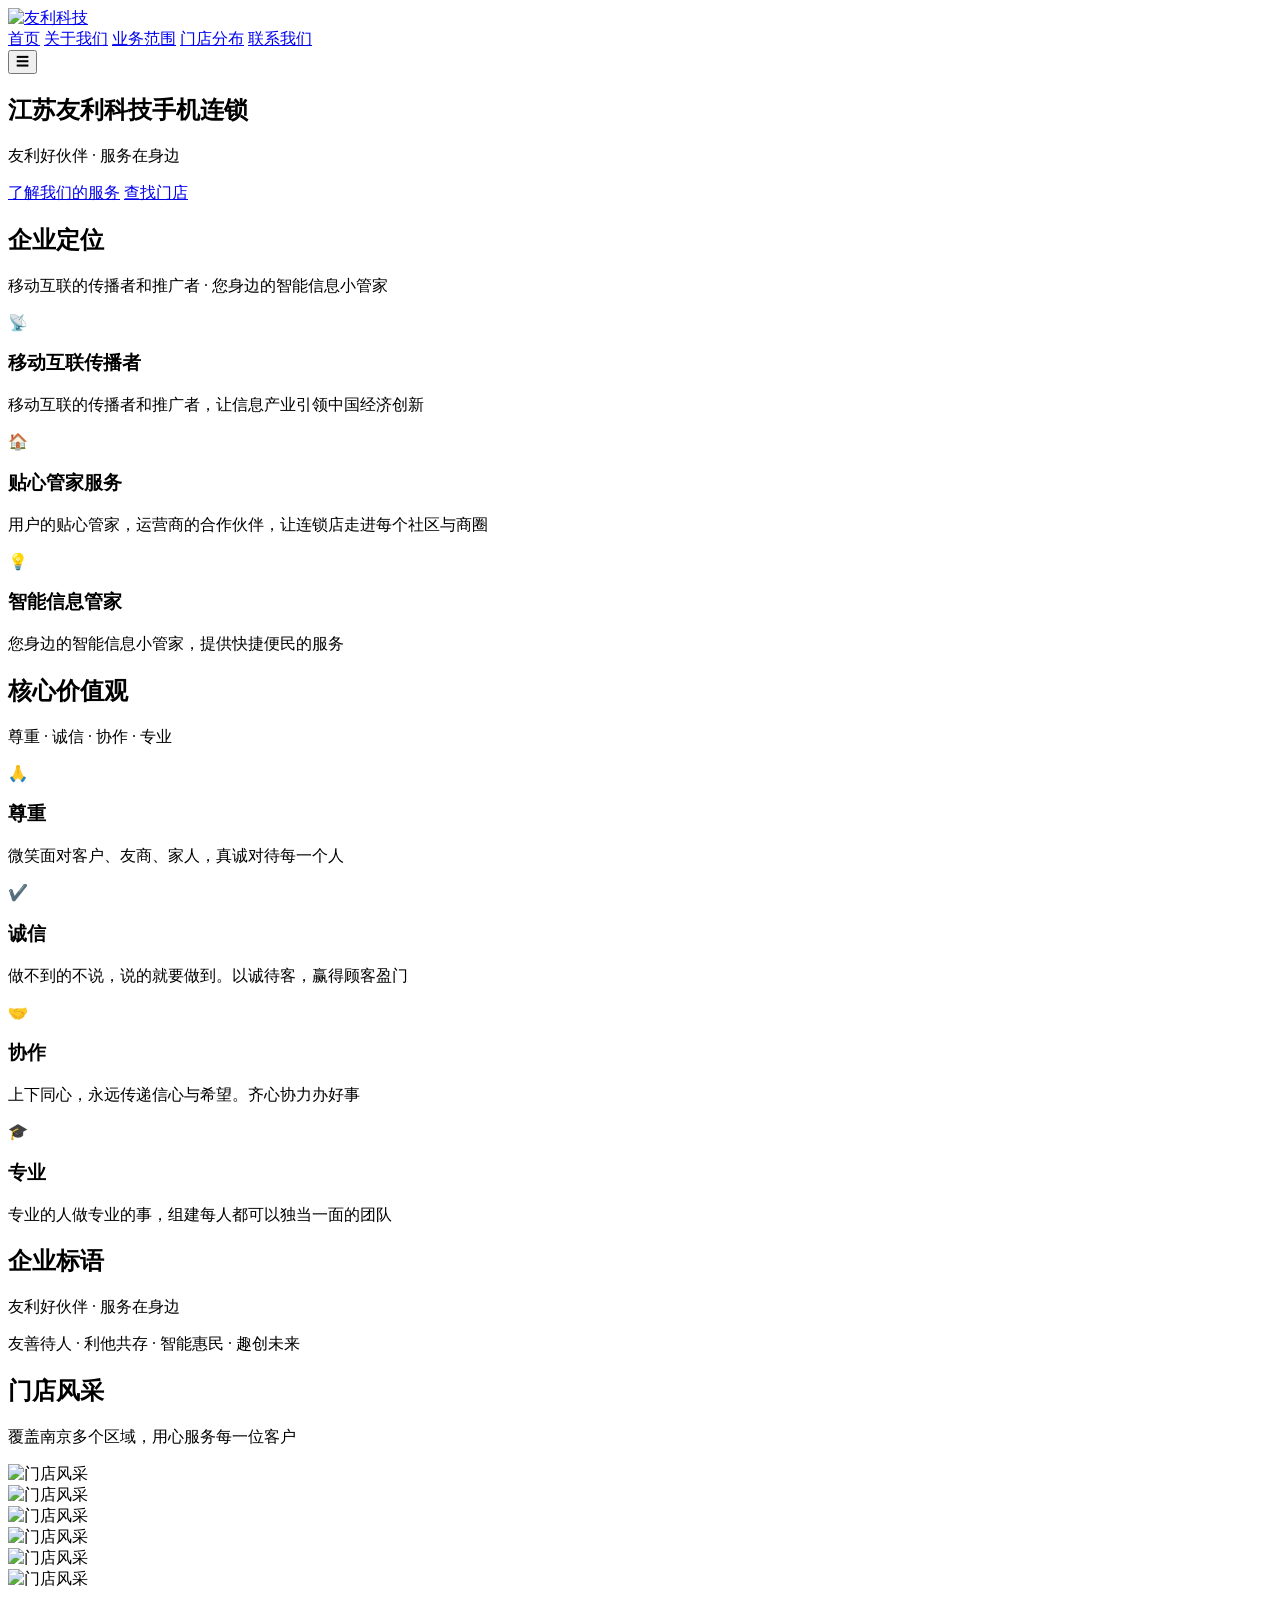
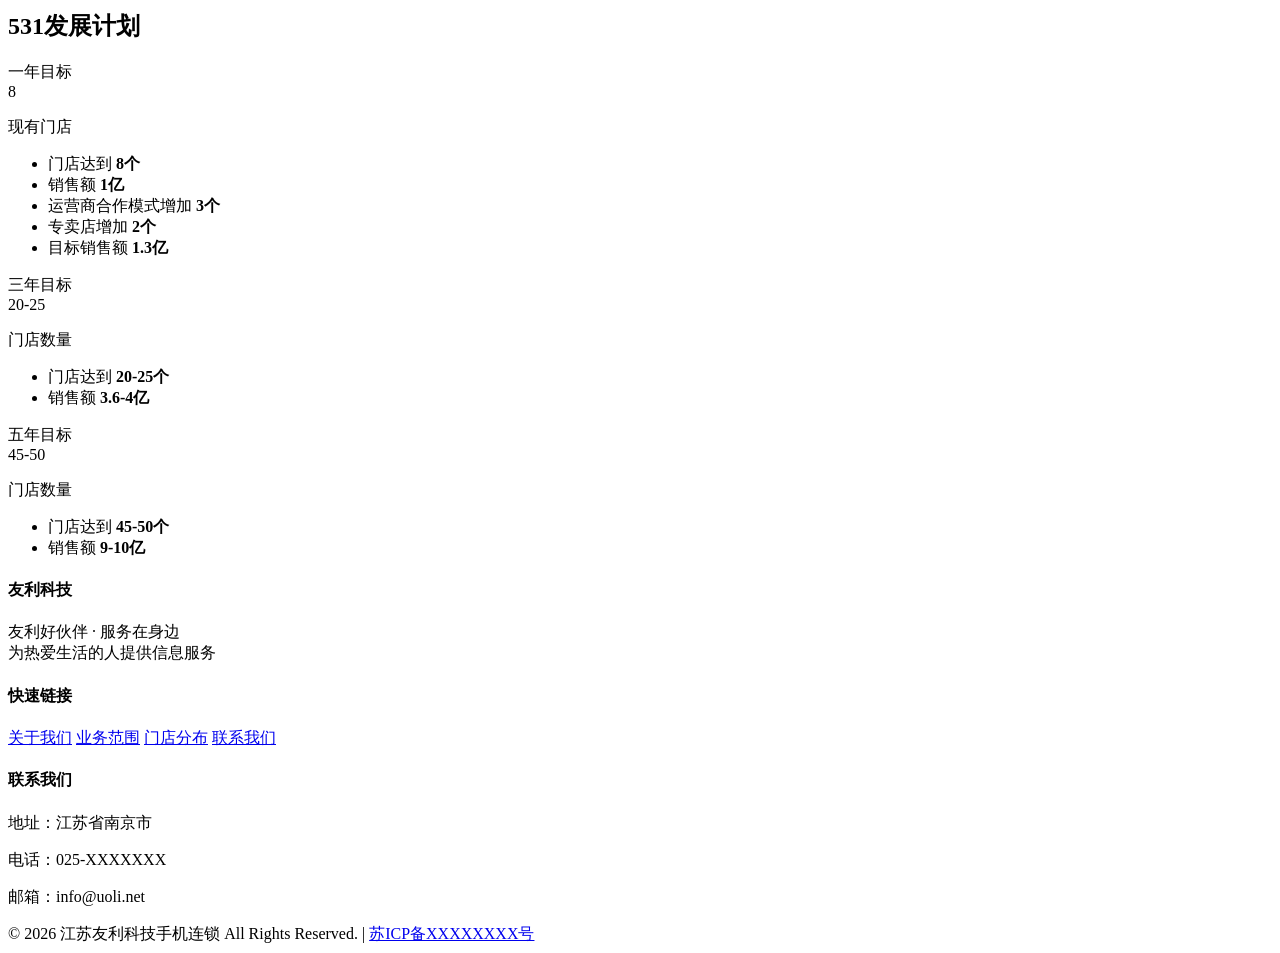
==== index.html @ 5379c5c5 "Add files via upload" ====
<!DOCTYPE html>
<html lang="zh-CN">
<head>
  <meta charset="UTF-8">
  <meta name="viewport" content="width=device-width, initial-scale=1.0">
  <title>江苏友利科技手机连锁 - 首页</title>
  <link rel="stylesheet" href="assets/css/style.css">
</head>
<body>
  <!-- Header -->
  <header class="header">
    <div class="container header-inner">
      <a href="index.html" class="logo">
        <img src="assets/images/logo.jpg" alt="友利科技" class="logo-img">
      </a>
      <nav class="nav" id="nav">
        <a href="index.html" class="nav-link active">首页</a>
        <a href="about.html" class="nav-link">关于我们</a>
        <a href="services.html" class="nav-link">业务范围</a>
        <a href="stores.html" class="nav-link">门店分布</a>
        <a href="contact.html" class="nav-link">联系我们</a>
      </nav>
      <button class="menu-toggle" id="menuToggle" aria-label="菜单">&#9776;</button>
    </div>
  </header>

  <!-- Hero -->
  <section class="hero">
    <div class="container hero-content">
      <h1 class="hero-title">江苏友利科技手机连锁</h1>
      <p class="hero-subtitle">友利好伙伴 · 服务在身边</p>
      <div class="hero-actions">
        <a href="services.html" class="btn btn-primary">了解我们的服务</a>
        <a href="stores.html" class="btn btn-outline">查找门店</a>
      </div>
    </div>
  </section>

  <!-- 企业定位 -->
  <section class="section">
    <div class="container">
      <h2 class="section-title">企业定位</h2>
      <p class="section-desc">移动互联的传播者和推广者 · 您身边的智能信息小管家</p>
      <div class="grid-3">
        <div class="card">
          <div class="card-icon">&#x1F4E1;</div>
          <h3 class="card-title">移动互联传播者</h3>
          <p class="card-text">移动互联的传播者和推广者，让信息产业引领中国经济创新</p>
        </div>
        <div class="card">
          <div class="card-icon">&#x1F3E0;</div>
          <h3 class="card-title">贴心管家服务</h3>
          <p class="card-text">用户的贴心管家，运营商的合作伙伴，让连锁店走进每个社区与商圈</p>
        </div>
        <div class="card">
          <div class="card-icon">&#x1F4A1;</div>
          <h3 class="card-title">智能信息管家</h3>
          <p class="card-text">您身边的智能信息小管家，提供快捷便民的服务</p>
        </div>
      </div>
    </div>
  </section>

  <!-- 核心价值观 -->
  <section class="section bg-light">
    <div class="container">
      <h2 class="section-title">核心价值观</h2>
      <p class="section-desc">尊重 · 诚信 · 协作 · 专业</p>
      <div class="grid-4">
        <div class="card card-sm">
          <div class="card-icon">&#x1F64F;</div>
          <h3 class="card-title">尊重</h3>
          <p class="card-text">微笑面对客户、友商、家人，真诚对待每一个人</p>
        </div>
        <div class="card card-sm">
          <div class="card-icon">&#x2714;&#xFE0F;</div>
          <h3 class="card-title">诚信</h3>
          <p class="card-text">做不到的不说，说的就要做到。以诚待客，赢得顾客盈门</p>
        </div>
        <div class="card card-sm">
          <div class="card-icon">&#x1F91D;</div>
          <h3 class="card-title">协作</h3>
          <p class="card-text">上下同心，永远传递信心与希望。齐心协力办好事</p>
        </div>
        <div class="card card-sm">
          <div class="card-icon">&#x1F393;</div>
          <h3 class="card-title">专业</h3>
          <p class="card-text">专业的人做专业的事，组建每人都可以独当一面的团队</p>
        </div>
      </div>
    </div>
  </section>

  <!-- 企业标语与黑白理念 -->
  <section class="section">
    <div class="container">
      <h2 class="section-title">企业标语</h2>
      <div class="slogan-box">
        <p class="slogan-main">友利好伙伴 · 服务在身边</p>
        <p class="slogan-sub">友善待人 · 利他共存 · 智能惠民 · 趣创未来</p>
      </div>
    </div>
  </section>

  <!-- 门店风采 -->
  <section class="section bg-light">
    <div class="container">
      <h2 class="section-title">门店风采</h2>
      <p class="section-desc">覆盖南京多个区域，用心服务每一位客户</p>
      <div class="gallery-grid">
        <div class="gallery-item gallery-wide">
          <img src="assets/images/photo-1.jpg" alt="门店风采">
        </div>
        <div class="gallery-item">
          <img src="assets/images/photo-2.jpg" alt="门店风采">
        </div>
        <div class="gallery-item">
          <img src="assets/images/photo-3.jpg" alt="门店风采">
        </div>
        <div class="gallery-item">
          <img src="assets/images/photo-5.jpg" alt="门店风采">
        </div>
        <div class="gallery-item gallery-wide">
          <img src="assets/images/photo-6.jpg" alt="门店风采">
        </div>
        <div class="gallery-item">
          <img src="assets/images/photo-7.jpg" alt="门店风采">
        </div>
      </div>
    </div>
  </section>

  <!-- 531计划 -->
  <section class="section bg-light">
    <div class="container">
      <h2 class="section-title">531发展计划</h2>
      <div class="plan-grid">
        <div class="plan-card plan-1">
          <div class="plan-year">一年目标</div>
          <div class="plan-num">8</div>
          <p>现有门店</p>
          <ul>
            <li>门店达到 <strong>8个</strong></li>
            <li>销售额 <strong>1亿</strong></li>
            <li>运营商合作模式增加 <strong>3个</strong></li>
            <li>专卖店增加 <strong>2个</strong></li>
            <li>目标销售额 <strong>1.3亿</strong></li>
          </ul>
        </div>
        <div class="plan-card plan-3">
          <div class="plan-year">三年目标</div>
          <div class="plan-num">20-25</div>
          <p>门店数量</p>
          <ul>
            <li>门店达到 <strong>20-25个</strong></li>
            <li>销售额 <strong>3.6-4亿</strong></li>
          </ul>
        </div>
        <div class="plan-card plan-5">
          <div class="plan-year">五年目标</div>
          <div class="plan-num">45-50</div>
          <p>门店数量</p>
          <ul>
            <li>门店达到 <strong>45-50个</strong></li>
            <li>销售额 <strong>9-10亿</strong></li>
          </ul>
        </div>
      </div>
    </div>
  </section>

  <!-- Footer -->
  <footer class="footer">
    <div class="container footer-inner">
      <div class="footer-col">
        <h4>友利科技</h4>
        <p>友利好伙伴 · 服务在身边<br>为热爱生活的人提供信息服务</p>
      </div>
      <div class="footer-col">
        <h4>快速链接</h4>
        <a href="about.html">关于我们</a>
        <a href="services.html">业务范围</a>
        <a href="stores.html">门店分布</a>
        <a href="contact.html">联系我们</a>
      </div>
      <div class="footer-col">
        <h4>联系我们</h4>
        <p>地址：江苏省南京市</p>
        <p>电话：025-XXXXXXX</p>
        <p>邮箱：info@uoli.net</p>
      </div>
    </div>
    <div class="footer-bottom">
      <div class="container">
        &copy; 2026 江苏友利科技手机连锁 All Rights Reserved. | <a href="https://beian.miit.gov.cn/" target="_blank">苏ICP备XXXXXXXX号</a>
      </div>
    </div>
  </footer>

  <script src="assets/js/main.js"></script>
</body>
</html>
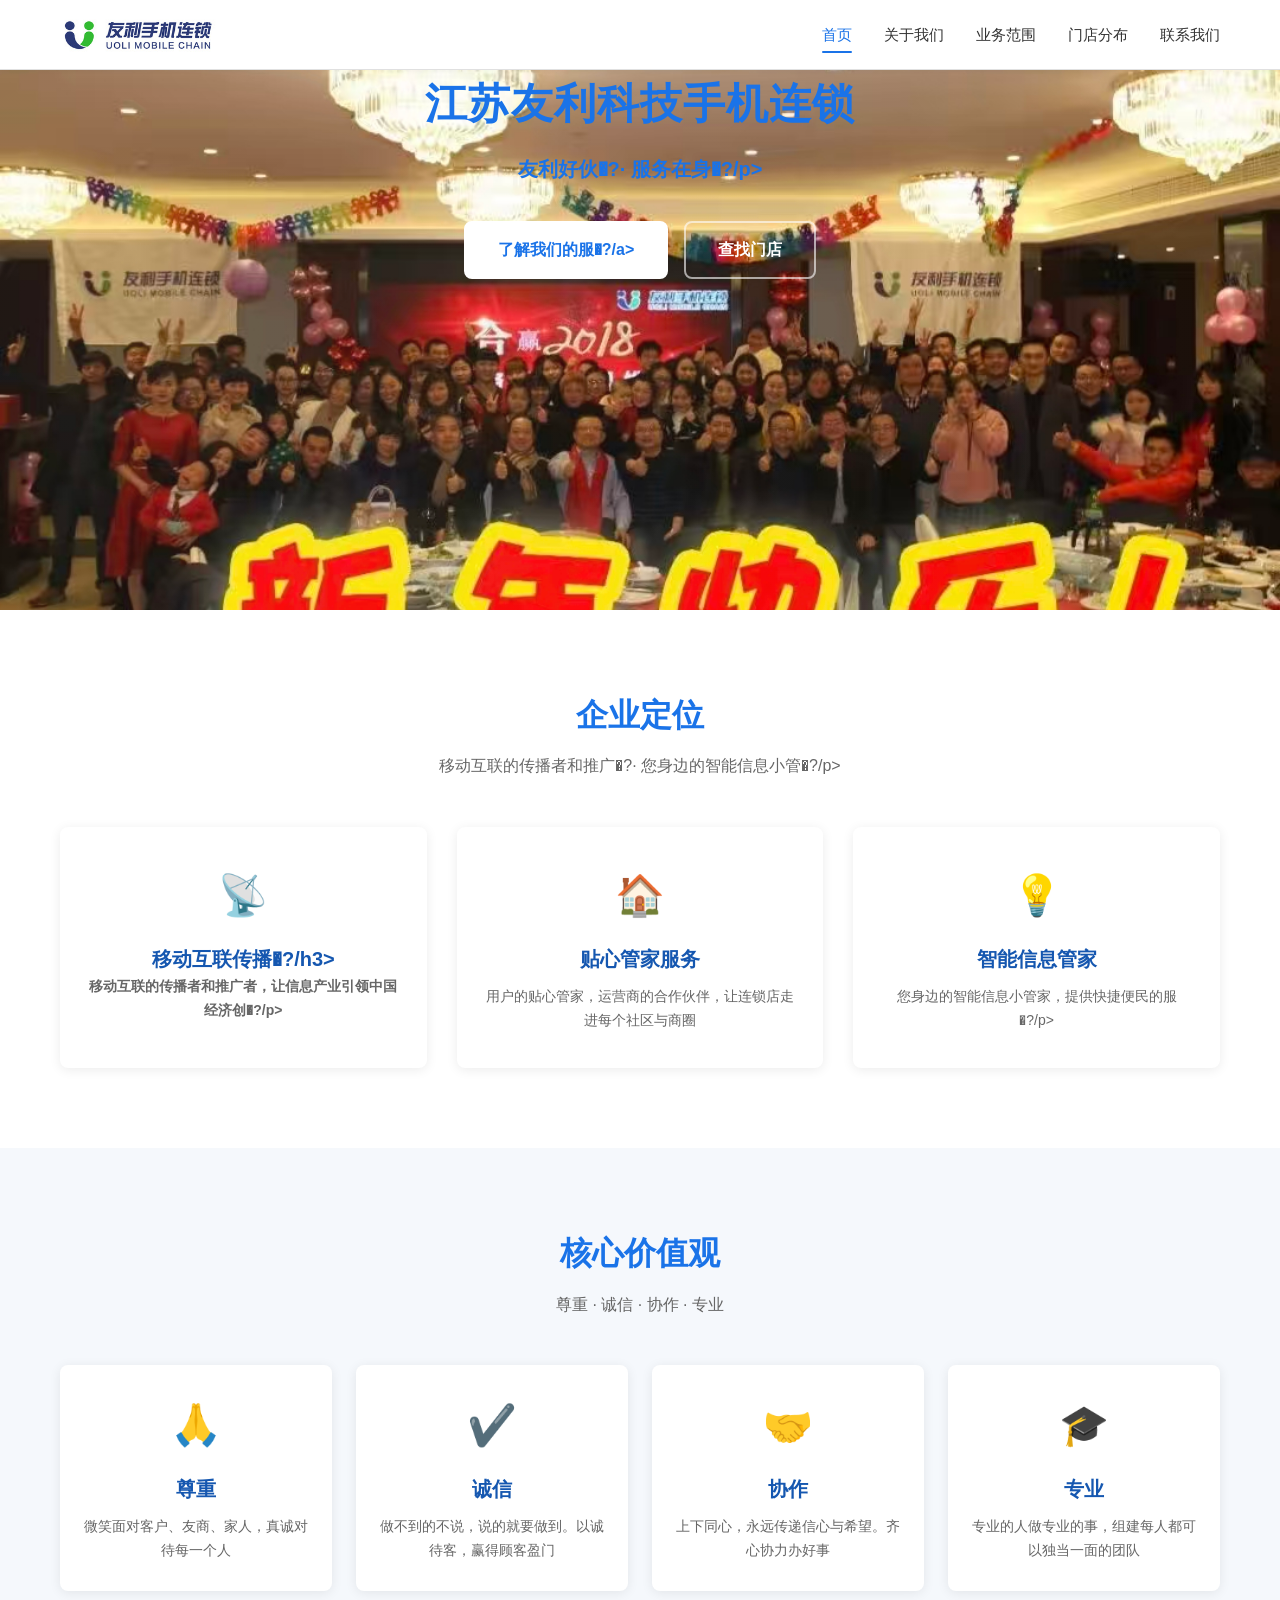
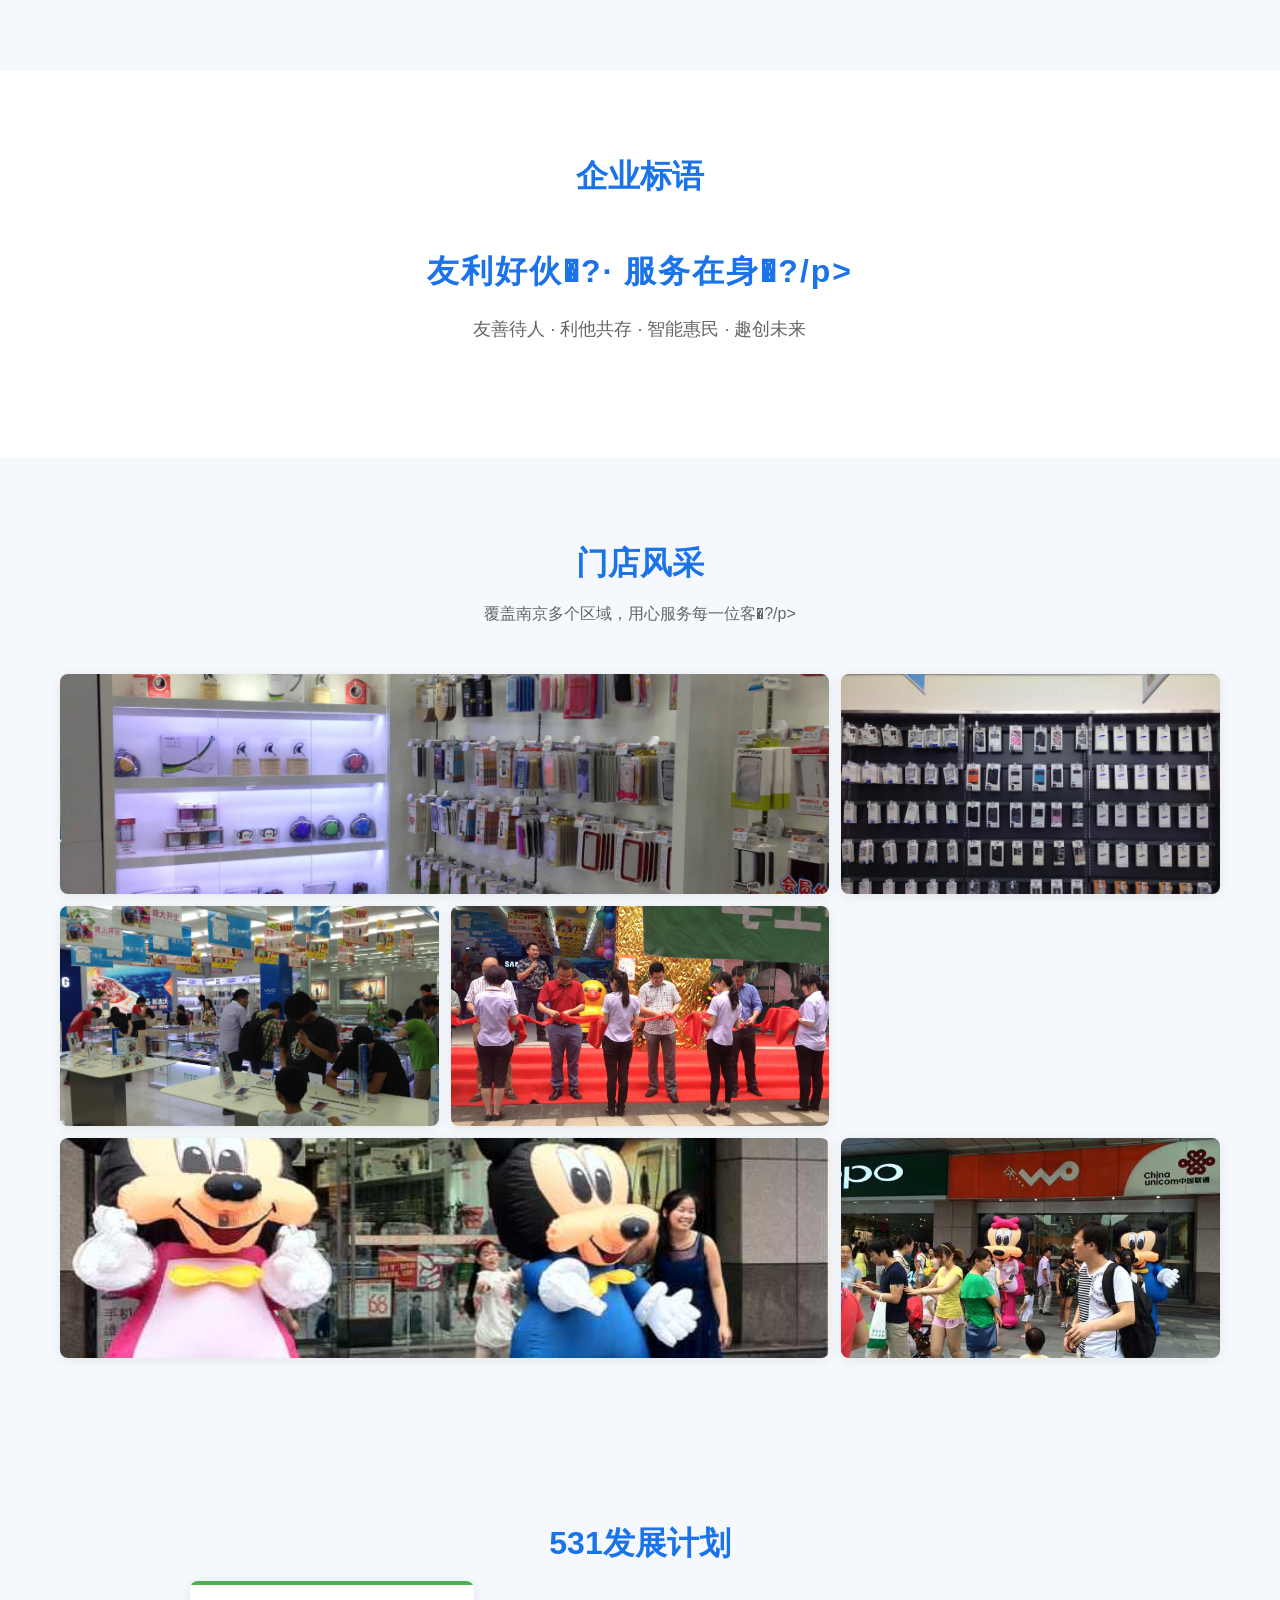
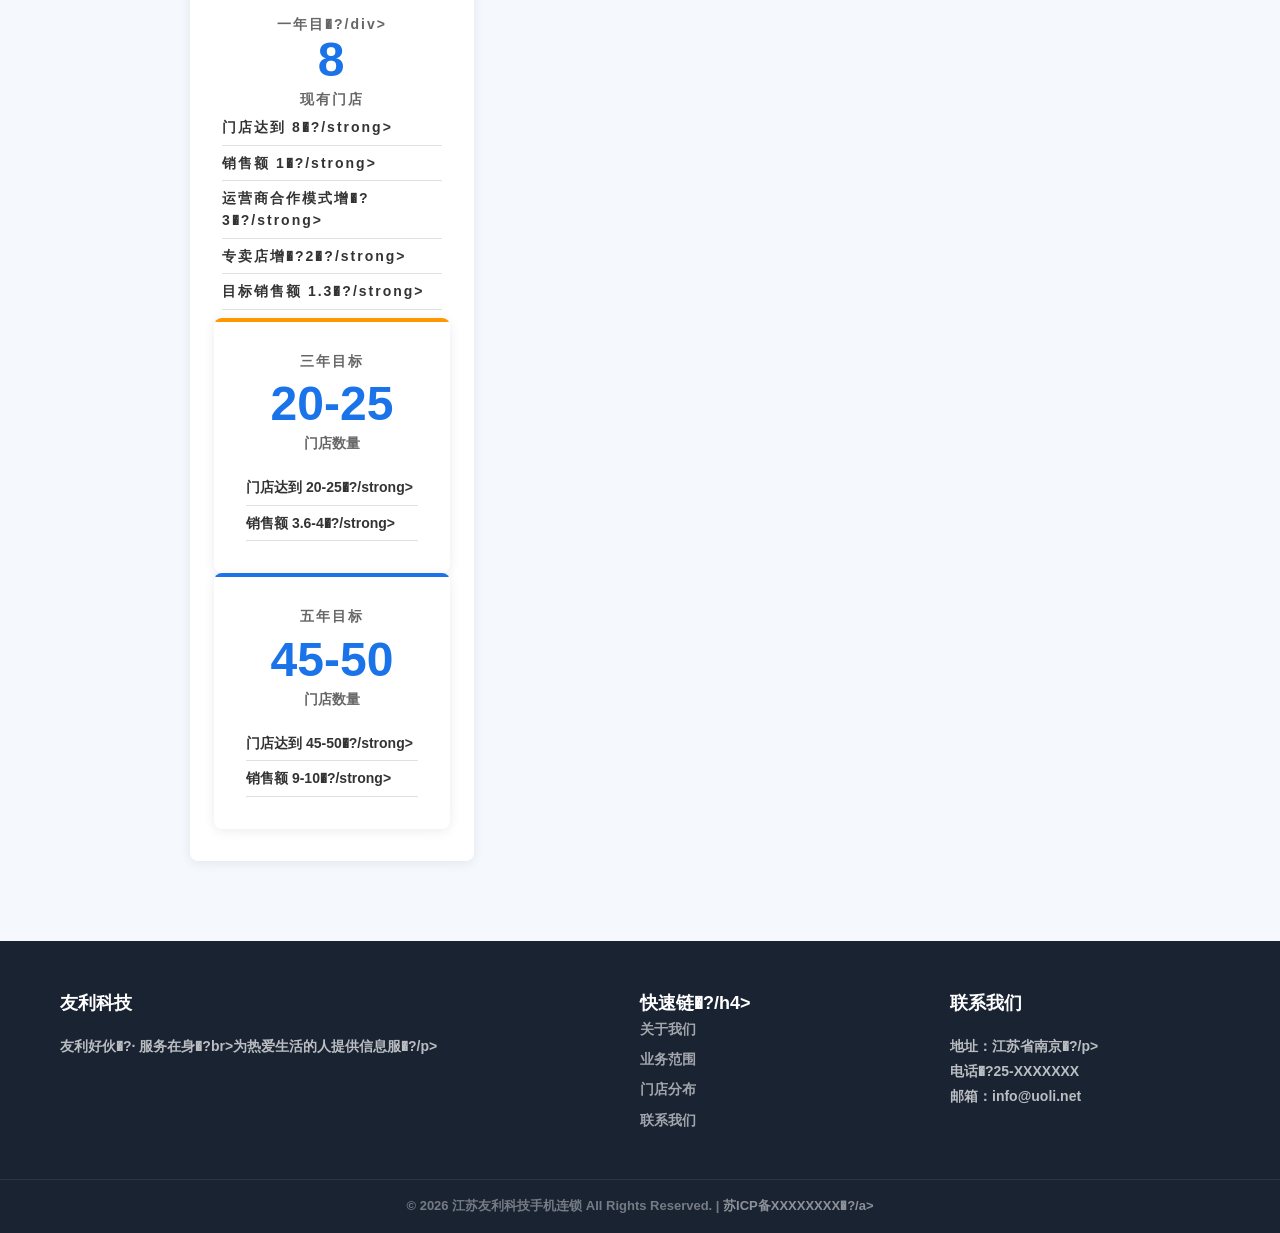
==== commit bdc249a6: "Add files via upload" ====
--- a/index.html
+++ b/index.html
@@ -28,9 +28,9 @@
   <section class="hero">
     <div class="container hero-content">
       <h1 class="hero-title">江苏友利科技手机连锁</h1>
-      <p class="hero-subtitle">友利好伙伴 · 服务在身边</p>
+      <p class="hero-subtitle">友利好伙�?· 服务在身�?/p>
       <div class="hero-actions">
-        <a href="services.html" class="btn btn-primary">了解我们的服务</a>
+        <a href="services.html" class="btn btn-primary">了解我们的服�?/a>
         <a href="stores.html" class="btn btn-outline">查找门店</a>
       </div>
     </div>
@@ -40,12 +40,12 @@
   <section class="section">
     <div class="container">
       <h2 class="section-title">企业定位</h2>
-      <p class="section-desc">移动互联的传播者和推广者 · 您身边的智能信息小管家</p>
+      <p class="section-desc">移动互联的传播者和推广�?· 您身边的智能信息小管�?/p>
       <div class="grid-3">
         <div class="card">
           <div class="card-icon">&#x1F4E1;</div>
-          <h3 class="card-title">移动互联传播者</h3>
-          <p class="card-text">移动互联的传播者和推广者，让信息产业引领中国经济创新</p>
+          <h3 class="card-title">移动互联传播�?/h3>
+          <p class="card-text">移动互联的传播者和推广者，让信息产业引领中国经济创�?/p>
         </div>
         <div class="card">
           <div class="card-icon">&#x1F3E0;</div>
@@ -55,7 +55,7 @@
         <div class="card">
           <div class="card-icon">&#x1F4A1;</div>
           <h3 class="card-title">智能信息管家</h3>
-          <p class="card-text">您身边的智能信息小管家，提供快捷便民的服务</p>
+          <p class="card-text">您身边的智能信息小管家，提供快捷便民的服�?/p>
         </div>
       </div>
     </div>
@@ -91,12 +91,12 @@
     </div>
   </section>
 
-  <!-- 企业标语与黑白理念 -->
+  <!-- 企业标语与黑白理�?-->
   <section class="section">
     <div class="container">
       <h2 class="section-title">企业标语</h2>
       <div class="slogan-box">
-        <p class="slogan-main">友利好伙伴 · 服务在身边</p>
+        <p class="slogan-main">友利好伙�?· 服务在身�?/p>
         <p class="slogan-sub">友善待人 · 利他共存 · 智能惠民 · 趣创未来</p>
       </div>
     </div>
@@ -106,25 +106,25 @@
   <section class="section bg-light">
     <div class="container">
       <h2 class="section-title">门店风采</h2>
-      <p class="section-desc">覆盖南京多个区域，用心服务每一位客户</p>
+      <p class="section-desc">覆盖南京多个区域，用心服务每一位客�?/p>
       <div class="gallery-grid">
         <div class="gallery-item gallery-wide">
-          <img src="assets/images/photo-1.jpg" alt="门店风采">
-        </div>
-        <div class="gallery-item">
-          <img src="assets/images/photo-2.jpg" alt="门店风采">
-        </div>
-        <div class="gallery-item">
-          <img src="assets/images/photo-3.jpg" alt="门店风采">
-        </div>
-        <div class="gallery-item">
-          <img src="assets/images/photo-5.jpg" alt="门店风采">
+          <img src="assets/images/photo-1.JPG" alt="门店风采">
+        </div>
+        <div class="gallery-item">
+          <img src="assets/images/photo-2.JPG" alt="门店风采">
+        </div>
+        <div class="gallery-item">
+          <img src="assets/images/photo-3.JPG" alt="门店风采">
+        </div>
+        <div class="gallery-item">
+          <img src="assets/images/photo-5.JPG" alt="门店风采">
         </div>
         <div class="gallery-item gallery-wide">
-          <img src="assets/images/photo-6.jpg" alt="门店风采">
-        </div>
-        <div class="gallery-item">
-          <img src="assets/images/photo-7.jpg" alt="门店风采">
+          <img src="assets/images/photo-6.JPG" alt="门店风采">
+        </div>
+        <div class="gallery-item">
+          <img src="assets/images/photo-7.JPG" alt="门店风采">
         </div>
       </div>
     </div>
@@ -136,15 +136,15 @@
       <h2 class="section-title">531发展计划</h2>
       <div class="plan-grid">
         <div class="plan-card plan-1">
-          <div class="plan-year">一年目标</div>
+          <div class="plan-year">一年目�?/div>
           <div class="plan-num">8</div>
           <p>现有门店</p>
           <ul>
-            <li>门店达到 <strong>8个</strong></li>
-            <li>销售额 <strong>1亿</strong></li>
-            <li>运营商合作模式增加 <strong>3个</strong></li>
-            <li>专卖店增加 <strong>2个</strong></li>
-            <li>目标销售额 <strong>1.3亿</strong></li>
+            <li>门店达到 <strong>8�?/strong></li>
+            <li>销售额 <strong>1�?/strong></li>
+            <li>运营商合作模式增�?<strong>3�?/strong></li>
+            <li>专卖店增�?<strong>2�?/strong></li>
+            <li>目标销售额 <strong>1.3�?/strong></li>
           </ul>
         </div>
         <div class="plan-card plan-3">
@@ -152,8 +152,8 @@
           <div class="plan-num">20-25</div>
           <p>门店数量</p>
           <ul>
-            <li>门店达到 <strong>20-25个</strong></li>
-            <li>销售额 <strong>3.6-4亿</strong></li>
+            <li>门店达到 <strong>20-25�?/strong></li>
+            <li>销售额 <strong>3.6-4�?/strong></li>
           </ul>
         </div>
         <div class="plan-card plan-5">
@@ -161,8 +161,8 @@
           <div class="plan-num">45-50</div>
           <p>门店数量</p>
           <ul>
-            <li>门店达到 <strong>45-50个</strong></li>
-            <li>销售额 <strong>9-10亿</strong></li>
+            <li>门店达到 <strong>45-50�?/strong></li>
+            <li>销售额 <strong>9-10�?/strong></li>
           </ul>
         </div>
       </div>
@@ -174,10 +174,10 @@
     <div class="container footer-inner">
       <div class="footer-col">
         <h4>友利科技</h4>
-        <p>友利好伙伴 · 服务在身边<br>为热爱生活的人提供信息服务</p>
+        <p>友利好伙�?· 服务在身�?br>为热爱生活的人提供信息服�?/p>
       </div>
       <div class="footer-col">
-        <h4>快速链接</h4>
+        <h4>快速链�?/h4>
         <a href="about.html">关于我们</a>
         <a href="services.html">业务范围</a>
         <a href="stores.html">门店分布</a>
@@ -185,14 +185,14 @@
       </div>
       <div class="footer-col">
         <h4>联系我们</h4>
-        <p>地址：江苏省南京市</p>
-        <p>电话：025-XXXXXXX</p>
+        <p>地址：江苏省南京�?/p>
+        <p>电话�?25-XXXXXXX</p>
         <p>邮箱：info@uoli.net</p>
       </div>
     </div>
     <div class="footer-bottom">
       <div class="container">
-        &copy; 2026 江苏友利科技手机连锁 All Rights Reserved. | <a href="https://beian.miit.gov.cn/" target="_blank">苏ICP备XXXXXXXX号</a>
+        &copy; 2026 江苏友利科技手机连锁 All Rights Reserved. | <a href="https://beian.miit.gov.cn/" target="_blank">苏ICP备XXXXXXXX�?/a>
       </div>
     </div>
   </footer>
--- a/assets/css/style.css
+++ b/assets/css/style.css
@@ -0,0 +1,1004 @@
+/* ============================================
+   友利智趣手机连锁 - 企业官网 CSS
+   科技蓝主�?   ============================================ */
+
+/* --- Reset & Base --- */
+*, *::before, *::after {
+  margin: 0;
+  padding: 0;
+  box-sizing: border-box;
+}
+
+:root {
+  --primary: #1a73e8;
+  --primary-dark: #1557b0;
+  --primary-light: #e8f0fe;
+  --accent: #00bcd4;
+  --text: #333;
+  --text-light: #666;
+  --bg: #fff;
+  --bg-light: #f5f8fc;
+  --border: #e0e0e0;
+  --shadow: 0 2px 12px rgba(0,0,0,0.08);
+  --radius: 8px;
+  --max-width: 1200px;
+  --header-h: 70px;
+  --font: 'PingFang SC', 'Microsoft YaHei', 'Helvetica Neue', Arial, sans-serif;
+}
+
+html {
+  scroll-behavior: smooth;
+}
+
+body {
+  font-family: var(--font);
+  color: var(--text);
+  line-height: 1.6;
+  background: var(--bg);
+  padding-top: var(--header-h);
+}
+
+a {
+  color: var(--primary);
+  text-decoration: none;
+  transition: color 0.2s;
+}
+a:hover {
+  color: var(--primary-dark);
+}
+
+img {
+  max-width: 100%;
+}
+
+.container {
+  max-width: var(--max-width);
+  margin: 0 auto;
+  padding: 0 20px;
+}
+
+/* --- Header --- */
+.header {
+  position: fixed;
+  top: 0;
+  left: 0;
+  right: 0;
+  height: var(--header-h);
+  background: var(--bg);
+  border-bottom: 1px solid var(--border);
+  z-index: 1000;
+  box-shadow: 0 1px 4px rgba(0,0,0,0.04);
+}
+
+.header-inner {
+  display: flex;
+  align-items: center;
+  justify-content: space-between;
+  height: 100%;
+}
+
+.logo {
+  display: flex;
+  align-items: center;
+  gap: 8px;
+  font-size: 22px;
+  font-weight: 700;
+  color: var(--primary) !important;
+}
+
+.logo-icon {
+  font-size: 28px;
+}
+
+.logo-img {
+  height: 40px;
+  width: auto;
+}
+
+.nav {
+  display: flex;
+  gap: 32px;
+}
+
+.nav-link {
+  font-size: 15px;
+  color: var(--text) !important;
+  font-weight: 500;
+  padding: 4px 0;
+  position: relative;
+  transition: color 0.2s;
+}
+
+.nav-link:hover,
+.nav-link.active {
+  color: var(--primary) !important;
+}
+
+.nav-link.active::after {
+  content: '';
+  position: absolute;
+  bottom: -2px;
+  left: 0;
+  right: 0;
+  height: 2px;
+  background: var(--primary);
+  border-radius: 1px;
+}
+
+.menu-toggle {
+  display: none;
+  background: none;
+  border: none;
+  font-size: 28px;
+  cursor: pointer;
+  color: var(--text);
+  padding: 4px;
+}
+
+/* --- Hero --- */
+.hero {
+  background: url('../images/photo-4.JPG') center 60%/cover no-repeat;
+  color: #fff;
+  text-align: center;
+  padding: 120px 20px;
+  position: relative;
+  overflow: hidden;
+  min-height: 60vh;
+  display: flex;
+  align-items: center;
+  justify-content: center;
+}
+
+.hero::before {
+  content: '';
+  position: absolute;
+  top: -50%;
+  left: -50%;
+  width: 200%;
+  height: 200%;
+  background: radial-gradient(circle at 30% 50%, rgba(255,255,255,0.06) 0%, transparent 60%);
+}
+
+.hero-content {
+  position: relative;
+  z-index: 1;
+  margin-top: -120px;
+  align-self: flex-start;
+}
+
+.hero-title {
+  font-size: 42px;
+  font-weight: 800;
+  margin-bottom: 16px;
+  letter-spacing: 1px;
+  color: #1a73e8;
+}
+
+.hero-subtitle {
+  font-size: 20px;
+  margin-bottom: 36px;
+  color: #1a73e8;
+  font-weight: 600;
+}
+
+.hero-actions {
+  display: flex;
+  gap: 16px;
+  justify-content: center;
+  flex-wrap: wrap;
+}
+
+/* --- Buttons --- */
+.btn {
+  display: inline-block;
+  padding: 14px 32px;
+  border-radius: var(--radius);
+  font-size: 16px;
+  font-weight: 600;
+  cursor: pointer;
+  transition: all 0.3s;
+  border: 2px solid transparent;
+  text-align: center;
+}
+
+.btn-primary {
+  background: var(--bg);
+  color: var(--primary) !important;
+  border-color: var(--bg);
+}
+
+.btn-primary:hover {
+  background: transparent;
+  color: #fff !important;
+  border-color: var(--bg);
+}
+
+.btn-outline {
+  background: transparent;
+  color: #fff !important;
+  border-color: rgba(255,255,255,0.6);
+}
+
+.btn-outline:hover {
+  background: rgba(255,255,255,0.15);
+  border-color: #fff;
+}
+
+.btn-block {
+  width: 100%;
+}
+
+/* --- Sections --- */
+.section {
+  padding: 80px 0;
+}
+
+.section-title {
+  font-size: 32px;
+  font-weight: 700;
+  text-align: center;
+  margin-bottom: 12px;
+  color: var(--primary);
+}
+
+.section-desc {
+  text-align: center;
+  color: var(--text-light);
+  font-size: 16px;
+  margin-bottom: 48px;
+  max-width: 600px;
+  margin-left: auto;
+  margin-right: auto;
+}
+
+.bg-light {
+  background: var(--bg-light);
+}
+
+/* --- Grids --- */
+.grid-3 {
+  display: grid;
+  grid-template-columns: repeat(3, 1fr);
+  gap: 30px;
+}
+
+.grid-4 {
+  display: grid;
+  grid-template-columns: repeat(4, 1fr);
+  gap: 24px;
+}
+
+.grid-2 {
+  display: grid;
+  grid-template-columns: repeat(2, 1fr);
+  gap: 24px;
+}
+
+/* --- Cards --- */
+.card {
+  background: var(--bg);
+  border-radius: var(--radius);
+  padding: 36px 28px;
+  text-align: center;
+  box-shadow: var(--shadow);
+  transition: transform 0.3s, box-shadow 0.3s;
+}
+
+.card:hover {
+  transform: translateY(-4px);
+  box-shadow: 0 6px 24px rgba(26,115,232,0.15);
+}
+
+.card-sm {
+  padding: 28px 20px;
+}
+
+.card-icon {
+  font-size: 40px;
+  margin-bottom: 16px;
+}
+
+.card-title {
+  font-size: 20px;
+  font-weight: 600;
+  margin-bottom: 10px;
+  color: var(--primary-dark);
+}
+
+.card-text {
+  font-size: 14px;
+  color: var(--text-light);
+  line-height: 1.7;
+}
+
+/* --- Page Hero --- */
+.page-hero {
+  background: linear-gradient(135deg, var(--primary) 0%, #0d47a1 100%);
+  color: #fff;
+  text-align: center;
+  padding: 64px 20px;
+}
+
+.page-hero h1 {
+  font-size: 36px;
+  font-weight: 800;
+  margin-bottom: 8px;
+}
+
+.page-hero p {
+  font-size: 18px;
+  opacity: 0.85;
+}
+
+/* --- Brands --- */
+.brands {
+  display: flex;
+  flex-wrap: wrap;
+  justify-content: center;
+  gap: 16px;
+}
+
+.brand-tag {
+  display: inline-block;
+  padding: 10px 24px;
+  background: var(--bg-light);
+  border: 1px solid var(--border);
+  border-radius: 24px;
+  font-size: 15px;
+  font-weight: 500;
+  color: var(--text);
+  transition: all 0.2s;
+}
+
+.brand-tag:hover {
+  border-color: var(--primary);
+  color: var(--primary);
+  background: var(--primary-light);
+}
+
+/* --- About --- */
+.about-intro {
+  max-width: 800px;
+  margin: 0 auto;
+}
+
+.about-text h2 {
+  font-size: 28px;
+  color: var(--primary);
+  margin-bottom: 20px;
+}
+
+.about-text p {
+  font-size: 16px;
+  color: var(--text-light);
+  margin-bottom: 16px;
+  line-height: 1.8;
+}
+
+/* --- Timeline --- */
+.timeline {
+  max-width: 700px;
+  margin: 0 auto;
+  position: relative;
+  padding-left: 120px;
+}
+
+.timeline::before {
+  content: '';
+  position: absolute;
+  left: 60px;
+  top: 0;
+  bottom: 0;
+  width: 2px;
+  background: var(--primary-light);
+}
+
+.timeline-item {
+  position: relative;
+  margin-bottom: 40px;
+}
+
+.timeline-year {
+  position: absolute;
+  left: -120px;
+  width: 100px;
+  text-align: right;
+  font-weight: 700;
+  color: var(--primary);
+  font-size: 16px;
+  padding-top: 2px;
+}
+
+.timeline-item::before {
+  content: '';
+  position: absolute;
+  left: -68px;
+  top: 6px;
+  width: 14px;
+  height: 14px;
+  background: var(--primary);
+  border-radius: 50%;
+  border: 3px solid var(--bg);
+  box-shadow: 0 0 0 2px var(--primary);
+}
+
+.timeline-content {
+  background: var(--bg-light);
+  padding: 20px 24px;
+  border-radius: var(--radius);
+  border-left: 3px solid var(--primary);
+}
+
+.timeline-content h3 {
+  font-size: 18px;
+  color: var(--primary-dark);
+  margin-bottom: 6px;
+}
+
+.timeline-content p {
+  font-size: 14px;
+  color: var(--text-light);
+}
+
+/* --- Service Blocks --- */
+.service-block {
+  display: flex;
+  align-items: flex-start;
+  gap: 36px;
+  max-width: 800px;
+  margin: 0 auto;
+}
+
+.service-icon {
+  font-size: 56px;
+  flex-shrink: 0;
+  background: var(--primary-light);
+  width: 80px;
+  height: 80px;
+  display: flex;
+  align-items: center;
+  justify-content: center;
+  border-radius: 16px;
+}
+
+.service-info h2 {
+  font-size: 24px;
+  color: var(--primary);
+  margin-bottom: 12px;
+}
+
+.service-info p {
+  font-size: 15px;
+  color: var(--text-light);
+  margin-bottom: 12px;
+  line-height: 1.8;
+}
+
+.service-info ul {
+  list-style: none;
+  display: grid;
+  grid-template-columns: 1fr 1fr;
+  gap: 8px 24px;
+}
+
+.service-info li {
+  font-size: 14px;
+  color: var(--text);
+  padding-left: 20px;
+  position: relative;
+}
+
+.service-info li::before {
+  content: '�?;
+  position: absolute;
+  left: 0;
+  color: var(--primary);
+  font-weight: 700;
+}
+
+/* --- Store Cards --- */
+.store-notice {
+  text-align: center;
+  color: #f57c00;
+  font-size: 14px;
+  margin-bottom: 32px;
+  padding: 10px 16px;
+  background: #fff3e0;
+  border-radius: var(--radius);
+  display: inline-block;
+  width: 100%;
+}
+
+.store-card {
+  background: var(--bg);
+  border: 1px solid var(--border);
+  border-radius: var(--radius);
+  padding: 28px;
+  position: relative;
+  transition: box-shadow 0.3s;
+}
+
+.store-card:hover {
+  box-shadow: var(--shadow);
+  border-color: var(--primary);
+}
+
+.store-badge {
+  position: absolute;
+  top: 12px;
+  right: 12px;
+  background: var(--primary);
+  color: #fff;
+  font-size: 12px;
+  font-weight: 600;
+  padding: 4px 12px;
+  border-radius: 12px;
+}
+
+.store-card h3 {
+  font-size: 18px;
+  color: var(--primary-dark);
+  margin-bottom: 16px;
+}
+
+.store-card p {
+  font-size: 14px;
+  color: var(--text-light);
+  margin-bottom: 6px;
+}
+
+.store-card .label {
+  color: var(--text);
+  font-weight: 500;
+}
+
+/* --- Contact --- */
+.contact-grid {
+  display: grid;
+  grid-template-columns: 1fr 1fr;
+  gap: 48px;
+  max-width: 900px;
+  margin: 0 auto;
+}
+
+.contact-info h2 {
+  font-size: 24px;
+  color: var(--primary);
+  margin-bottom: 24px;
+}
+
+.contact-item {
+  display: flex;
+  gap: 16px;
+  margin-bottom: 24px;
+}
+
+.contact-icon {
+  font-size: 28px;
+  flex-shrink: 0;
+  width: 48px;
+  height: 48px;
+  background: var(--primary-light);
+  display: flex;
+  align-items: center;
+  justify-content: center;
+  border-radius: 12px;
+}
+
+.contact-item h4 {
+  font-size: 14px;
+  color: var(--text-light);
+  margin-bottom: 2px;
+}
+
+.contact-item p {
+  font-size: 16px;
+  color: var(--text);
+  font-weight: 500;
+}
+
+.contact-form h2 {
+  font-size: 24px;
+  color: var(--primary);
+  margin-bottom: 24px;
+}
+
+.form-group {
+  margin-bottom: 16px;
+}
+
+.form-group label {
+  display: block;
+  font-size: 14px;
+  font-weight: 500;
+  margin-bottom: 6px;
+  color: var(--text);
+}
+
+.form-group input,
+.form-group textarea {
+  width: 100%;
+  padding: 12px 16px;
+  border: 1px solid var(--border);
+  border-radius: var(--radius);
+  font-size: 15px;
+  font-family: var(--font);
+  transition: border-color 0.2s;
+  outline: none;
+}
+
+.form-group input:focus,
+.form-group textarea:focus {
+  border-color: var(--primary);
+  box-shadow: 0 0 0 3px var(--primary-light);
+}
+
+/* --- Footer --- */
+.footer {
+  background: #1a2332;
+  color: rgba(255,255,255,0.7);
+  padding: 48px 0 0;
+}
+
+.footer-inner {
+  display: grid;
+  grid-template-columns: 2fr 1fr 1fr;
+  gap: 40px;
+  padding-bottom: 32px;
+}
+
+.footer-col h4 {
+  color: #fff;
+  font-size: 18px;
+  margin-bottom: 16px;
+}
+
+.footer-col p {
+  font-size: 14px;
+  line-height: 1.8;
+}
+
+.footer-col a {
+  display: block;
+  color: rgba(255,255,255,0.6) !important;
+  font-size: 14px;
+  margin-bottom: 8px;
+  transition: color 0.2s;
+}
+
+.footer-col a:hover {
+  color: #fff !important;
+}
+
+.footer-bottom {
+  border-top: 1px solid rgba(255,255,255,0.08);
+  padding: 16px 0;
+  text-align: center;
+  font-size: 13px;
+  color: rgba(255,255,255,0.4);
+}
+
+.footer-bottom a {
+  color: rgba(255,255,255,0.5) !important;
+}
+
+.footer-bottom a:hover {
+  color: #fff !important;
+}
+
+/* --- Slogan --- */
+.slogan-box {
+  text-align: center;
+  padding: 32px 20px;
+  max-width: 700px;
+  margin: 0 auto;
+}
+.slogan-main {
+  font-size: 32px;
+  font-weight: 800;
+  color: var(--primary);
+  margin-bottom: 16px;
+  letter-spacing: 2px;
+}
+.slogan-sub {
+  font-size: 18px;
+  color: var(--text-light);
+  line-height: 1.8;
+}
+
+/* --- 531 Plan Cards --- */
+.plan-grid {
+  display: grid;
+  grid-template-columns: repeat(3, 1fr);
+  gap: 24px;
+  max-width: 900px;
+  margin: 0 auto;
+}
+.plan-card {
+  background: var(--bg);
+  border-radius: var(--radius);
+  padding: 32px 24px;
+  text-align: center;
+  box-shadow: var(--shadow);
+  position: relative;
+  overflow: hidden;
+}
+.plan-card::before {
+  content: '';
+  position: absolute;
+  top: 0;
+  left: 0;
+  right: 0;
+  height: 4px;
+}
+.plan-1::before { background: #4caf50; }
+.plan-3::before { background: #ff9800; }
+.plan-5::before { background: var(--primary); }
+.plan-year {
+  font-size: 14px;
+  font-weight: 600;
+  color: var(--text-light);
+  margin-bottom: 8px;
+  letter-spacing: 2px;
+}
+.plan-num {
+  font-size: 48px;
+  font-weight: 800;
+  color: var(--primary);
+  line-height: 1;
+  margin-bottom: 4px;
+}
+.plan-card > p {
+  font-size: 14px;
+  color: var(--text-light);
+  margin-bottom: 16px;
+}
+.plan-card ul {
+  list-style: none;
+  text-align: left;
+  padding: 0 8px;
+}
+.plan-card li {
+  font-size: 14px;
+  color: var(--text);
+  padding: 6px 0;
+  border-bottom: 1px solid var(--border);
+}
+.plan-card li:last-child {
+  border-bottom: none;
+}
+
+/* --- Values Grid --- */
+.values-grid {
+  display: grid;
+  grid-template-columns: repeat(3, 1fr);
+  gap: 30px;
+  max-width: 900px;
+  margin: 0 auto;
+}
+.value-block {
+  background: var(--bg);
+  border: 1px solid var(--border);
+  border-radius: var(--radius);
+  padding: 28px;
+  transition: box-shadow 0.3s, border-color 0.3s;
+}
+.value-block:hover {
+  box-shadow: var(--shadow);
+  border-color: var(--primary);
+}
+.value-block h3 {
+  font-size: 20px;
+  color: var(--primary);
+  margin-bottom: 16px;
+  padding-bottom: 8px;
+  border-bottom: 2px solid var(--primary-light);
+}
+.value-block p {
+  font-size: 14px;
+  color: var(--text-light);
+  margin-bottom: 8px;
+  line-height: 1.7;
+  padding-left: 16px;
+  position: relative;
+}
+.value-block p::before {
+  content: '\2022';
+  position: absolute;
+  left: 4px;
+  color: var(--primary);
+}
+
+/* --- 黑白理念 --- */
+.baige-grid {
+  display: grid;
+  grid-template-columns: repeat(2, 1fr);
+  gap: 16px;
+  max-width: 700px;
+  margin: 0 auto 32px;
+}
+.baige-item {
+  background: var(--bg);
+  border: 1px solid var(--border);
+  border-radius: var(--radius);
+  padding: 20px 24px;
+  font-size: 16px;
+  color: var(--text);
+  text-align: center;
+  line-height: 1.6;
+}
+.baige-item span {
+  color: var(--primary);
+  font-weight: 700;
+  font-size: 18px;
+}
+.baige-sub {
+  max-width: 600px;
+  margin: 0 auto;
+  padding: 24px;
+  background: var(--bg);
+  border-radius: var(--radius);
+  border: 1px solid var(--border);
+}
+.baige-sub p {
+  font-size: 14px;
+  color: var(--text-light);
+  padding: 8px 0;
+  text-align: center;
+  border-bottom: 1px dashed var(--border);
+}
+.baige-sub p:last-child {
+  border-bottom: none;
+}
+
+/* --- Gallery --- */
+.gallery-grid {
+  display: grid;
+  grid-template-columns: repeat(3, 1fr);
+  gap: 12px;
+}
+.gallery-item {
+  border-radius: var(--radius);
+  overflow: hidden;
+  box-shadow: var(--shadow);
+  transition: transform 0.3s;
+  height: 220px;
+}
+.gallery-item:hover {
+  transform: scale(1.02);
+}
+.gallery-item img {
+  width: 100%;
+  height: 100%;
+  object-fit: cover;
+  display: block;
+}
+.gallery-wide {
+  grid-column: span 2;
+  height: 220px;
+}
+
+/* ============================================
+   Responsive
+   ============================================ */
+
+@media (max-width: 992px) {
+  .grid-4 {
+    grid-template-columns: repeat(2, 1fr);
+  }
+  .contact-grid {
+    grid-template-columns: 1fr;
+  }
+  .footer-inner {
+    grid-template-columns: 1fr 1fr;
+  }
+}
+
+@media (max-width: 768px) {
+  .hero-title {
+    font-size: 28px;
+  }
+  .hero-subtitle {
+    font-size: 16px;
+  }
+  .nav {
+    display: none;
+    position: absolute;
+    top: var(--header-h);
+    left: 0;
+    right: 0;
+    background: var(--bg);
+    flex-direction: column;
+    gap: 0;
+    border-bottom: 2px solid var(--primary);
+    box-shadow: var(--shadow);
+  }
+  .nav.open {
+    display: flex;
+  }
+  .nav-link {
+    padding: 16px 20px;
+    border-bottom: 1px solid var(--border);
+  }
+  .nav-link.active::after {
+    display: none;
+  }
+  .nav-link.active {
+    background: var(--primary-light);
+  }
+  .menu-toggle {
+    display: block;
+  }
+
+  .grid-3 {
+    grid-template-columns: 1fr;
+  }
+  .grid-2 {
+    grid-template-columns: 1fr;
+  }
+  .hero-actions {
+    flex-direction: column;
+    align-items: center;
+  }
+  .btn {
+    width: 100%;
+    max-width: 280px;
+  }
+  .timeline {
+    padding-left: 60px;
+  }
+  .timeline-year {
+    position: static;
+    text-align: left;
+    font-size: 14px;
+    margin-bottom: 8px;
+  }
+  .timeline::before {
+    left: 15px;
+  }
+  .timeline-item::before {
+    left: 8px;
+  }
+  .service-block {
+    flex-direction: column;
+    align-items: center;
+    text-align: center;
+  }
+  .service-info ul {
+    grid-template-columns: 1fr;
+  }
+  .footer-inner {
+    grid-template-columns: 1fr;
+    text-align: center;
+  }
+  .plan-grid {
+    grid-template-columns: 1fr;
+  }
+  .values-grid {
+    grid-template-columns: 1fr;
+  }
+  .baige-grid {
+    grid-template-columns: 1fr;
+  }
+  .gallery-grid {
+    grid-template-columns: repeat(2, 1fr);
+  }
+}
+
+@media (max-width: 480px) {
+  .section {
+    padding: 48px 0;
+  }
+  .section-title {
+    font-size: 24px;
+  }
+  .hero {
+    padding: 60px 16px;
+  }
+  .hero-title {
+    font-size: 24px;
+  }
+  .page-hero h1 {
+    font-size: 26px;
+  }
+}
